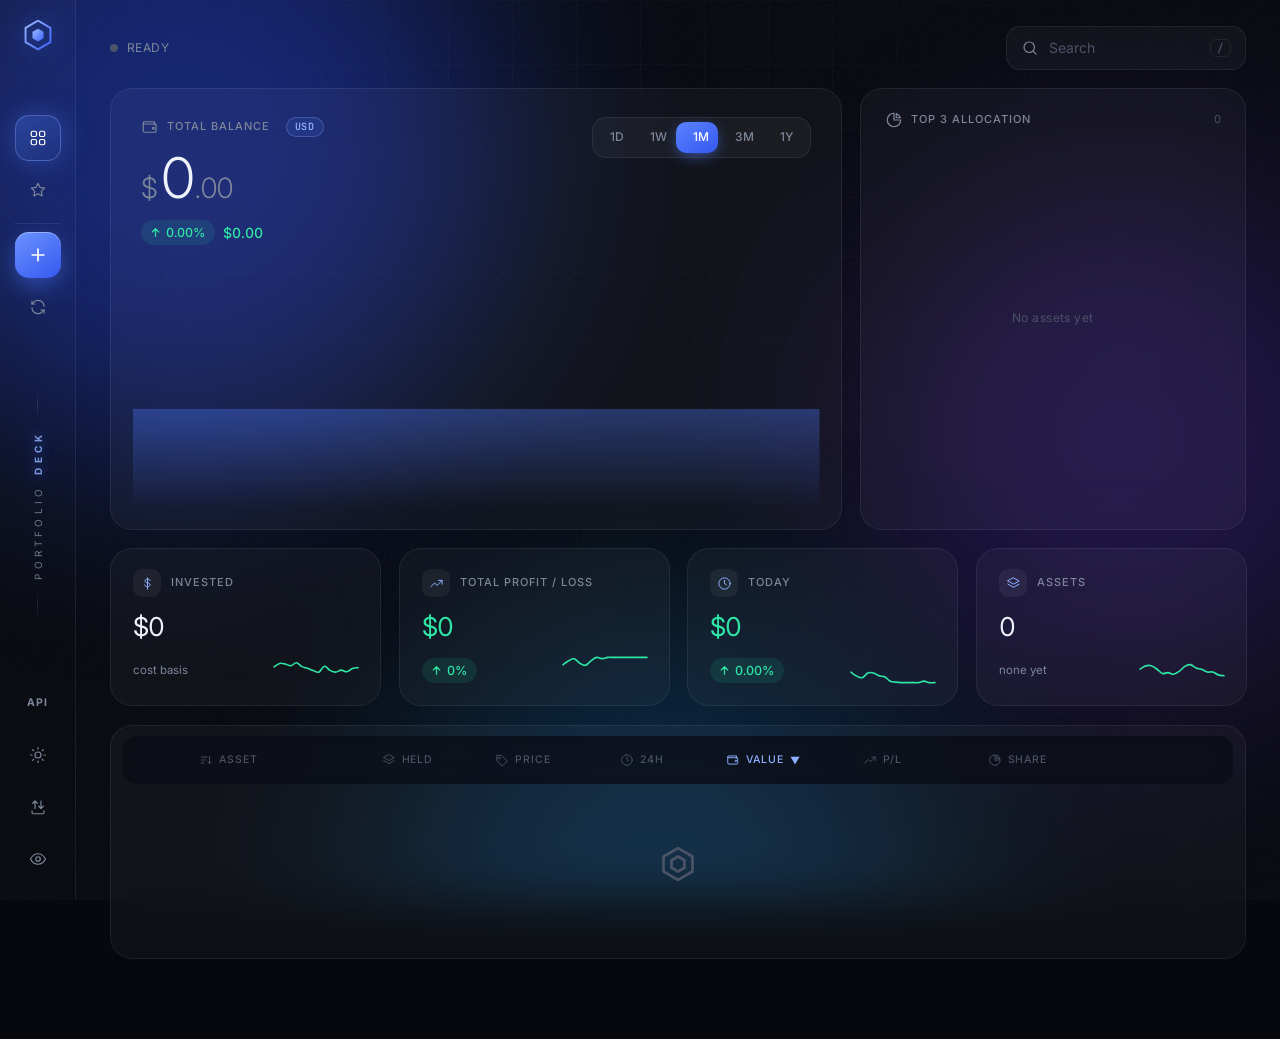
==== android/app/src/main/assets/web/index.html @ 5670e21b "v1.2: mobile dock UI, CSV import/export, squarified treemap, USD/EUR/BTC/ETH toggle, cross-platform " ====
<!doctype html>
<html lang="en" data-theme="dark">
<head>
<meta charset="utf-8">
<meta name="viewport" content="width=device-width, initial-scale=1, maximum-scale=1, user-scalable=no, viewport-fit=cover">
<title>Portfolio DECK</title>
<link rel="icon" type="image/svg+xml" href="data:image/svg+xml,%3Csvg xmlns='http://www.w3.org/2000/svg' viewBox='0 0 32 32'%3E%3Crect width='32' height='32' rx='8' fill='%230a0e18'/%3E%3Cpath d='M16 4l10.4 6v12L16 28 5.6 22V10z' fill='none' stroke='%236e96ff' stroke-width='2.2' stroke-linejoin='round'/%3E%3Cpath d='M16 10.5l4.8 2.75v5.5L16 21.5l-4.8-2.75v-5.5z' fill='%234f7cff'/%3E%3C/svg%3E">
<link rel="preconnect" href="https://fonts.googleapis.com">
<link rel="preconnect" href="https://fonts.gstatic.com" crossorigin>
<link href="https://fonts.googleapis.com/css2?family=Inter:wght@300;400;500;600;700&family=JetBrains+Mono:wght@400;500&display=swap" rel="stylesheet">
<link rel="stylesheet" href="style.css">
</head>
<body>
<div class="bg" aria-hidden="true"><i class="orb o1"></i><i class="orb o2"></i><i class="orb o3"></i><div class="grid"></div><div class="grain"></div></div>

<div class="app">
  <nav class="rail" aria-label="Navigation">
    <div class="logo" title="Portfolio DECK">
      <svg viewBox="0 0 32 32" fill="none"><defs><linearGradient id="lg" x1="0" y1="0" x2="1" y2="1"><stop offset="0" stop-color="#9db9ff"/><stop offset="1" stop-color="#3d63ff"/></linearGradient></defs>
        <path class="hx-out" d="M16 2.5l11.7 6.75v13.5L16 29.5 4.3 22.75V9.25z" stroke="url(#lg)" stroke-width="1.8" stroke-linejoin="round"/>
        <path class="hx-in" d="M16 10l5.2 3v6L16 22l-5.2-3v-6z" fill="url(#lg)"/></svg>
    </div>
    <div class="rail-top">
      <div class="rail-nav">
        <button class="rail-btn active" data-page="portfolio" title="Portfolio" data-icon="grid"></button>
        <button class="rail-btn" data-page="watch" title="Watchlist" data-icon="star"></button>
        <span class="rail-pill" id="railPill"></span>
      </div>
      <div class="rail-quick">
        <button class="cta magnetic rail-add" id="btnAdd" title="Add asset" data-icon="plus"></button>
        <button class="rail-btn" id="btnRefresh" title="Refresh prices" data-icon="refresh"></button>
      </div>
    </div>
    <div class="wordmark" title="Portfolio Deck" aria-label="Portfolio Deck"><span class="wm-line"></span><span class="wm-text"><b>PORTFOLIO</b><i>DECK</i></span><span class="wm-line"></span></div>
    <div class="rail-foot">
      <button class="rail-btn rail-api" id="btnSettings" title="APIs &amp; Data sources">API</button>
      <button class="rail-btn" id="btnTheme" title="Light / Dark mode" data-icon="sun"></button>
      <button class="rail-btn" id="btnExport" title="Import / Export CSV" data-icon="csv"></button>
      <button class="rail-btn" id="btnHide" title="Hide balances" data-icon="eye"></button>
    </div>
  </nav>

  <main class="main">
    <header class="top reveal">
      <div class="live" id="live" title="Live prices"><i></i><span id="liveText"></span></div>
      <label class="search"><span data-icon="search"></span><input id="q" placeholder="Search" autocomplete="off" spellcheck="false"><kbd>/</kbd></label>
    </header>

    <div id="pagePortfolio" class="page">
      <section class="row-hero">
        <article class="card hero reveal glow" style="--d:.05s">
          <div class="hero-head">
            <div>
              <div class="eyebrow"><span data-icon="wallet"></span><em>Total balance</em><button type="button" class="cur-pill" id="curPill" title="Switch currency (USD / EUR / BTC / ETH)">USD</button></div>
              <div class="big num-h clickable" id="total" title="Click to switch USD / EUR / BTC / ETH">$0.00</div>
              <div class="delta" id="dayDelta"></div>
            </div>
            <div class="ranges" id="ranges">
              <button data-r="1D">1D</button><button data-r="1W">1W</button><button data-r="1M" class="on">1M</button><button data-r="3M">3M</button><button data-r="1Y">1Y</button>
              <i class="range-ind"></i>
            </div>
          </div>
          <div class="chart" id="chart">
            <svg id="chartSvg" preserveAspectRatio="none"></svg>
            <div class="cursor" id="cursor"><i></i><div class="tip" id="tip"></div></div>
            <div class="est" id="est" title="Estimated curve — live history unavailable">◌</div>
          </div>
        </article>

        <article class="card alloc-card reveal glow" style="--d:.12s">
          <div class="eyebrow">
            <span data-icon="pie"></span><em>Top 3 Allocation</em>
            <small id="allocCount"></small>
            <button type="button" class="alloc-expand" id="btnAllocAll" title="Show all assets" data-icon="expand"></button>
          </div>
          <div class="tmap" id="tmap"></div>
          <ul class="legend" id="legend"></ul>
        </article>
      </section>

      <section class="stats">
        <article class="card stat reveal glow" style="--d:.18s" id="s1"></article>
        <article class="card stat reveal glow" style="--d:.22s" id="s2"></article>
        <article class="card stat reveal glow" style="--d:.26s" id="s3"></article>
        <article class="card stat reveal glow" style="--d:.30s" id="s4"></article>
      </section>

      <section class="card table-card reveal glow" style="--d:.34s">
        <div class="th">
          <span></span>
          <button class="sort" data-k="name" title="Sort by name"><span data-icon="az"></span><em>Asset</em></button>
          <span class="c-hold th-l"><span data-icon="layers"></span><em>Held</em></span>
          <button class="sort c-price" data-k="price" title="Price"><span data-icon="tag"></span><em>Price</em></button>
          <button class="sort c-24" data-k="change" title="24h"><span data-icon="clock"></span><em>24h</em></button>
          <button class="sort c-val" data-k="value" title="Value"><span data-icon="wallet"></span><em>Value</em></button>
          <button class="sort c-pl" data-k="pl" title="Profit / loss"><span data-icon="trendUp"></span><em>P/L</em></button>
          <button class="sort c-alloc" data-k="alloc" title="Share"><span data-icon="pie"></span><em>Share</em></button>
          <span class="c-act"></span>
        </div>
        <div id="rows"></div>
        <div class="empty" id="empty" hidden><span data-icon="hex"></span></div>
      </section>
    </div>

    <div id="pageWatch" class="page" hidden>
      <section class="card table-card reveal glow" style="--d:.05s">
        <div class="wl-head"><div class="eyebrow"><span data-icon="star"></span><em>Watchlist</em><small id="watchCount"></small></div></div>
        <div class="th wth">
          <span></span>
          <span class="th-l"><span data-icon="az"></span><em>Asset</em></span>
          <span class="th-l"><span data-icon="tag"></span><em>Price</em></span>
          <span class="th-l"><span data-icon="clock"></span><em>24h</em></span>
          <span class="th-l c-spark"><span data-icon="chart"></span><em>Trend</em></span>
          <span class="th-l c-held"><span data-icon="layers"></span><em>Held</em></span>
          <span></span>
        </div>
        <div id="wrows"></div>
        <div class="empty" id="wempty" hidden><span data-icon="hex"></span></div>
      </section>
    </div>
  </main>
</div>

<!-- Full-page Allocation Map takeover -->
<div class="alloc-overlay" id="allocOverlay" aria-hidden="true">
  <div class="ao-head">
    <div class="eyebrow"><span data-icon="pie"></span><em>Full Allocation Map</em><small id="allocFullCount"></small></div>
    <button type="button" class="icon-btn" id="btnAllocClose" title="Close" data-icon="x"></button>
  </div>
  <div class="tmap tmap-full" id="tmapFull"></div>
  <ul class="legend legend-full" id="legendFull"></ul>
</div>

<!-- Full-page Asset Detail takeover -->
<div class="alloc-overlay asset-overlay" id="assetOverlay" aria-hidden="true">
  <div class="ad-head">
    <div class="ad-id" id="adId"></div>
    <div class="ad-price-box" id="adPrice"></div>
    <div class="ranges" id="adRanges">
      <button data-r="1D">1D</button><button data-r="1W">1W</button><button data-r="1M" class="on">1M</button><button data-r="3M">3M</button><button data-r="1Y">1Y</button>
    </div>
    <button type="button" class="icon-btn" id="btnAdClose" title="Close" data-icon="x"></button>
  </div>
  <div class="card ad-chart-card">
    <div class="chart ad-chart" id="adChart">
      <svg id="adChartSvg" preserveAspectRatio="none"></svg>
      <div class="cursor" id="adCursor"><i></i><div class="tip" id="adTip"></div></div>
      <div class="est" id="adEst" title="Estimated curve — live history unavailable">◌</div>
    </div>
  </div>
  <div class="ad-stats" id="adStats"></div>
</div>

<div class="modal" id="modal" aria-hidden="true">
  <div class="scrim" data-close></div>
  <form class="sheet" id="form" autocomplete="off">
    <button type="button" class="icon-btn close" data-close title="Close" data-icon="x"></button>
    <div class="sheet-title" id="sheetTitle"></div>
    <div class="types" id="types"></div>
    <div class="fields" id="fields"></div>
    <div class="form-msg" id="formMsg"></div>
    <div class="sheet-actions">
      <label class="star-toggle" id="starToggle" title="Watchlist"><input type="checkbox" id="fWatch"><span data-icon="star"></span></label>
      <button class="cta wide" id="btnSave" type="submit" title="Save"><span data-icon="check"></span></button>
    </div>
  </form>
</div>

<div class="modal" id="settings" aria-hidden="true">
  <div class="scrim" data-close></div>
  <form class="sheet sheet-api" id="cfgForm" autocomplete="off">
    <button type="button" class="icon-btn close" data-close title="Close" data-icon="x"></button>
    <div class="sheet-title"><span data-icon="key"></span><span>APIs &amp; Data sources</span></div>
    <ul class="sources" id="sources"></ul>
    <div class="fields"><label class="field full" id="keyField"><span data-icon="key"></span><input id="cmcKey" type="password" placeholder="CoinMarketCap API key" autocomplete="off"></label></div>
    <div class="api-extra">
      <div class="eyebrow" style="margin:14px 0 8px"><em>Additional APIs</em></div>
      <div class="api-list" id="apiList"></div>
      <div class="api-add-row">
        <select id="apiProvider" aria-label="API Provider">
          <option value="Alpha Vantage">Alpha Vantage</option>
          <option value="Finnhub">Finnhub</option>
          <option value="Custom">Custom API</option>
        </select>
        <input id="apiNewKey" type="password" placeholder="API key / endpoint">
        <button type="button" class="icon-btn api-add-btn" id="btnAddApi" title="Add API" data-icon="plus"></button>
      </div>
    </div>
    <p class="hint">Keys stay on this computer in your user_data folder and are only sent to your local server.</p>
    <div class="sheet-actions"><button class="cta wide" type="submit" title="Save"><span data-icon="check"></span></button></div>
  </form>
</div>

<div class="modal" id="csvModal" aria-hidden="true">
  <div class="scrim" data-close></div>
  <div class="sheet sheet-csv">
    <button type="button" class="icon-btn close" data-close title="Close" data-icon="x"></button>
    <div class="sheet-title"><span data-icon="csv"></span><span>Import / Export CSV</span></div>
    <p class="hint" style="margin-top:0;margin-bottom:14px">Import a CSV file to fill or update your portfolio, or export your current holdings.</p>
    <label class="csv-opt"><input type="checkbox" id="csvReplace"><span>Replace existing portfolio on import</span></label>
    <input type="file" id="csvFile" accept=".csv,text/csv" hidden>
    <div class="csv-actions">
      <button type="button" class="cta wide csv-btn" id="btnCsvImport"><span data-icon="upload"></span><span>Import CSV</span></button>
      <button type="button" class="icon-btn wide csv-btn" id="btnCsvExport"><span data-icon="download"></span><span>Export CSV</span></button>
    </div>
  </div>
</div>

<div class="toast" id="toast"></div>
<script src="app.js"></script>
</body>
</html>
---- android/app/src/main/assets/web/style.css ----
:root{
  --bg:#06080e; --card:rgba(255,255,255,.034); --card-hi:rgba(255,255,255,.06);
  --line:rgba(255,255,255,.07); --line-hi:rgba(255,255,255,.14);
  --text:#eef2fb; --muted:#7d8699; --dim:#4b5366;
  --accent:#4f7cff; --accent-2:#8fb0ff; --up:#2ee6a6; --down:#ff5d7a;
  --r:22px; --ease:cubic-bezier(.16,1,.3,1);
  --mx:50%; --my:50%;
}
*{box-sizing:border-box;margin:0;padding:0}
html,body{height:100%;touch-action:manipulation;-webkit-text-size-adjust:100%}
body{background:var(--bg);color:var(--text);font:400 14px/1.4 'Inter',system-ui,'Segoe UI',sans-serif;-webkit-font-smoothing:antialiased;overflow-x:hidden}
button{font:inherit;color:inherit;background:none;border:0;cursor:pointer}
input{font:inherit;color:inherit}
svg{display:block}
.num,.big,.mono{font-variant-numeric:tabular-nums}
.ic,[data-icon] svg{width:18px;height:18px;stroke:currentColor;fill:none;stroke-width:1.6;stroke-linecap:round;stroke-linejoin:round}
::selection{background:var(--accent);color:#fff}
::-webkit-scrollbar{width:8px}::-webkit-scrollbar-thumb{background:#1b2130;border-radius:8px}

/* ambient background */
.bg{position:fixed;inset:0;z-index:0;overflow:hidden;pointer-events:none}
.orb{position:absolute;border-radius:50%;filter:blur(110px);opacity:.5;will-change:transform}
.o1{width:620px;height:620px;background:#1f3fd6;left:-10%;top:-18%;animation:float1 22s ease-in-out infinite alternate}
.o2{width:520px;height:520px;background:#5a2bd6;right:-8%;top:20%;opacity:.28;animation:float2 28s ease-in-out infinite alternate}
.o3{width:560px;height:560px;background:#0a7dd6;left:30%;bottom:-30%;opacity:.25;animation:float3 26s ease-in-out infinite alternate}
@keyframes float1{to{transform:translate(160px,120px) scale(1.15)}}
@keyframes float2{to{transform:translate(-200px,-80px) scale(.9)}}
@keyframes float3{to{transform:translate(-120px,-140px) scale(1.2)}}
.grid{position:absolute;inset:0;background-image:linear-gradient(var(--line) 1px,transparent 1px),linear-gradient(90deg,var(--line) 1px,transparent 1px);background-size:64px 64px;opacity:.35;-webkit-mask-image:radial-gradient(ellipse at 50% 20%,#000 0,transparent 70%);mask-image:radial-gradient(ellipse at 50% 20%,#000 0,transparent 70%)}
.grain{position:absolute;inset:0;opacity:.06;background-image:url("data:image/svg+xml,%3Csvg xmlns='http://www.w3.org/2000/svg' width='160' height='160'%3E%3Cfilter id='n'%3E%3CfeTurbulence type='fractalNoise' baseFrequency='.9' numOctaves='2'/%3E%3C/filter%3E%3Crect width='100%25' height='100%25' filter='url(%23n)'/%3E%3C/svg%3E")}

.app{position:relative;z-index:1;display:flex;min-height:100vh}

/* rail */
.rail{position:sticky;top:0;height:100vh;width:76px;flex:none;display:flex;flex-direction:column;align-items:center;justify-content:space-between;padding:22px 0;border-right:1px solid var(--line);background:linear-gradient(180deg,rgba(255,255,255,.02),transparent)}
.logo{width:34px;height:34px;filter:drop-shadow(0 0 14px rgba(79,124,255,.6));animation:spin-in 1.4s var(--ease) both}
@keyframes spin-in{from{transform:rotate(-180deg) scale(.3);opacity:0}}
.rail-nav{position:relative;display:flex;flex-direction:column;gap:6px}
.rail-foot{display:flex;flex-direction:column;gap:6px}
.rail-btn{width:46px;height:46px;border-radius:14px;display:grid;place-items:center;color:var(--muted);transition:color .3s,background .3s,transform .4s var(--ease);position:relative;z-index:1}
.rail-btn:hover{color:var(--text);background:var(--card-hi);transform:translateY(-1px)}
.rail-btn.active{color:#fff}
.rail-pill{position:absolute;left:0;top:0;width:46px;height:46px;border-radius:14px;background:linear-gradient(145deg,rgba(79,124,255,.35),rgba(79,124,255,.1));border:1px solid rgba(143,176,255,.35);box-shadow:0 0 30px -4px rgba(79,124,255,.55);transition:transform .55s var(--ease)}

/* main */
.main{flex:1;min-width:0;padding:26px 34px 60px;max-width:1500px;margin:0 auto;display:flex;flex-direction:column;gap:18px}
.top{display:flex;align-items:center;gap:12px}
.live{display:flex;align-items:center;gap:9px;margin-right:auto;color:var(--muted);font-size:12px;letter-spacing:.04em}
.live i{width:8px;height:8px;border-radius:50%;background:var(--dim);position:relative}
.live.on i{background:var(--up);box-shadow:0 0 10px var(--up)}
.live.on i::after{content:"";position:absolute;inset:-6px;border-radius:50%;border:1px solid var(--up);animation:ping 2s ease-out infinite}
.live.busy i{background:var(--accent);box-shadow:0 0 10px var(--accent);animation:pulse .8s ease-in-out infinite alternate}
.live.err i{background:var(--down);box-shadow:0 0 10px var(--down)}
@keyframes ping{from{transform:scale(.4);opacity:1}to{transform:scale(1.8);opacity:0}}
@keyframes pulse{to{opacity:.3}}
.search{display:flex;align-items:center;gap:10px;height:44px;padding:0 14px;width:240px;border-radius:14px;background:var(--card);border:1px solid var(--line);color:var(--muted);transition:width .5s var(--ease),border-color .3s,background .3s,box-shadow .3s}
.search:focus-within{width:340px;border-color:rgba(143,176,255,.5);background:var(--card-hi);box-shadow:0 0 0 4px rgba(79,124,255,.12);color:var(--text)}
.search input{flex:1;min-width:0;background:none;border:0;outline:0;font-size:14px}
.search input::placeholder{color:var(--dim)}
kbd{font:500 11px 'JetBrains Mono',monospace;color:var(--dim);border:1px solid var(--line);border-radius:6px;padding:1px 6px}
.icon-btn{width:44px;height:44px;border-radius:14px;display:grid;place-items:center;background:var(--card);border:1px solid var(--line);color:var(--muted);transition:all .3s var(--ease)}
.icon-btn:hover{color:var(--text);border-color:var(--line-hi);background:var(--card-hi)}
.icon-btn.spin svg{animation:rot .9s linear infinite}
@keyframes rot{to{transform:rotate(360deg)}}
.cta{width:44px;height:44px;border-radius:14px;display:grid;place-items:center;color:#fff;background:linear-gradient(145deg,#6b93ff,#3558f0);box-shadow:0 8px 28px -6px rgba(79,124,255,.8),inset 0 1px 0 rgba(255,255,255,.35);transition:box-shadow .3s,filter .3s}
.cta:hover{filter:brightness(1.12);box-shadow:0 12px 36px -6px rgba(79,124,255,.95),inset 0 1px 0 rgba(255,255,255,.4)}
.cta svg{width:20px;height:20px;stroke-width:2}
.cta.wide{width:100%}
.cta:disabled{opacity:.5;cursor:wait}

/* cards */
.card{position:relative;border-radius:var(--r);background:var(--card);border:1px solid var(--line);backdrop-filter:blur(24px);-webkit-backdrop-filter:blur(24px);overflow:hidden;transition:border-color .4s,transform .6s var(--ease)}
.card::before{content:"";position:absolute;inset:0;background:radial-gradient(420px circle at var(--mx) var(--my),rgba(143,176,255,.10),transparent 60%);opacity:0;transition:opacity .4s;pointer-events:none}
.card:hover{border-color:var(--line-hi)}
.card:hover::before{opacity:1}
.reveal{opacity:0;transform:translateY(24px) scale(.985);animation:reveal .9s var(--ease) forwards;animation-delay:var(--d,0s)}
@keyframes reveal{to{opacity:1;transform:none}}
.eyebrow{color:var(--muted);display:flex;align-items:center;gap:8px}

.row-hero{display:grid;grid-template-columns:minmax(0,1.9fr) minmax(300px,1fr);gap:18px}
.hero{padding:28px 30px 20px;display:flex;flex-direction:column}
.hero-head{display:flex;justify-content:space-between;align-items:flex-start;gap:20px}
.big{font-size:56px;font-weight:300;letter-spacing:-.035em;line-height:1.05;margin-top:12px;display:flex;align-items:baseline}
.big .cur{font-size:.5em;color:var(--muted);margin-right:4px;font-weight:300}
.big .dec{font-size:.5em;color:var(--muted)}
.delta{display:inline-flex;align-items:center;gap:8px;margin-top:12px;font-weight:500}
.pill{display:inline-flex;align-items:center;gap:4px;padding:4px 10px 4px 8px;border-radius:99px;font-size:12.5px;font-weight:500;font-variant-numeric:tabular-nums}
.pill svg{width:13px;height:13px;stroke-width:2.2}
.pill.up{color:var(--up);background:rgba(46,230,166,.1)}
.pill.down{color:var(--down);background:rgba(255,93,122,.1)}
.up{color:var(--up)}.down{color:var(--down)}
.ranges{position:relative;display:flex;padding:4px;border-radius:14px;background:rgba(255,255,255,.04);border:1px solid var(--line)}
.ranges button{position:relative;z-index:1;padding:7px 13px;font-size:12px;font-weight:500;color:var(--muted);border-radius:10px;transition:color .3s}
.ranges button.on{color:#fff}
.range-ind{position:absolute;top:4px;bottom:4px;left:0;border-radius:10px;background:linear-gradient(145deg,#5a82ff,#3558f0);box-shadow:0 4px 16px -4px rgba(79,124,255,.8);transition:transform .55s var(--ease),width .55s var(--ease)}
.chart{position:relative;flex:1;min-height:250px;margin:14px -8px 0}
.chart svg{position:absolute;inset:0;width:100%;height:100%;overflow:visible}
.cursor{position:absolute;top:0;bottom:0;left:0;width:0;pointer-events:none;opacity:0;transition:opacity .25s}
.cursor::before{content:"";position:absolute;left:0;top:0;bottom:0;border-left:1px dashed rgba(255,255,255,.22)}
.cursor i{position:absolute;left:-6px;width:12px;height:12px;border-radius:50%;background:#fff;box-shadow:0 0 0 5px rgba(79,124,255,.35),0 0 20px var(--accent)}
.tip{position:absolute;top:-6px;left:14px;white-space:nowrap;padding:8px 12px;border-radius:12px;background:rgba(14,18,30,.85);border:1px solid var(--line-hi);backdrop-filter:blur(14px);font-size:12px;color:var(--muted)}
.tip b{display:block;color:var(--text);font-size:15px;font-weight:500;margin-bottom:1px}
.cursor.flip .tip{left:auto;right:14px}
.est{position:absolute;right:10px;bottom:6px;color:var(--dim);font-size:14px;opacity:0;transition:opacity .4s;cursor:help}
.est.on{opacity:1}
.draw{stroke-dasharray:var(--len);stroke-dashoffset:var(--len);animation:draw 1.6s var(--ease) .1s forwards}
@keyframes draw{to{stroke-dashoffset:0}}
.area-in{opacity:0;animation:fade 1.2s ease .5s forwards}
@keyframes fade{to{opacity:1}}

/* donut */
.donut-card{padding:24px 26px;display:flex;flex-direction:column;gap:16px}
.donut-wrap{position:relative;width:200px;height:200px;margin:0 auto}
.donut-wrap svg{width:100%;height:100%;transform:rotate(-90deg);overflow:visible}
.seg{fill:none;stroke-width:14;stroke-linecap:round;transition:stroke-dashoffset 1.4s var(--ease),stroke-width .35s var(--ease),opacity .35s,filter .35s;cursor:pointer}
.donut-wrap.hov .seg{opacity:.28}
.donut-wrap.hov .seg.hl{opacity:1;stroke-width:19;filter:drop-shadow(0 0 10px currentColor)}
.donut-center{position:absolute;inset:0;display:grid;place-content:center;text-align:center;pointer-events:none}
.donut-center b{font-size:30px;font-weight:300;letter-spacing:-.03em}
.donut-center small{color:var(--muted);font-size:12px;margin-top:2px;letter-spacing:.04em}
.legend{list-style:none;display:grid;grid-template-columns:1fr 1fr;gap:6px 14px}
.legend li{display:flex;align-items:center;gap:9px;padding:5px 8px;border-radius:10px;font-size:12.5px;color:var(--muted);cursor:default;transition:background .25s,color .25s}
.legend li:hover,.legend li.hl{background:var(--card-hi);color:var(--text)}
.legend i{width:8px;height:8px;border-radius:50%;flex:none}
.legend em{margin-left:auto;font-style:normal;font-variant-numeric:tabular-nums;color:var(--text)}

/* stats */
.stats{display:grid;grid-template-columns:repeat(4,1fr);gap:18px}
.stat{padding:20px 22px;display:flex;flex-direction:column;gap:10px;min-height:128px}
.stat-top{display:flex;align-items:center;justify-content:space-between;color:var(--muted)}
.stat-ic{width:34px;height:34px;border-radius:11px;display:grid;place-items:center;background:rgba(255,255,255,.05);color:var(--accent-2)}
.stat-val{font-size:26px;font-weight:400;letter-spacing:-.02em;margin-top:2px}
.stat-sub{display:flex;align-items:center;justify-content:space-between;gap:10px}
.spark{width:84px;height:30px;overflow:visible}

/* table */
.table-card{padding:10px 12px 14px}
.th,.tr{display:grid;grid-template-columns:52px minmax(150px,1.5fr) minmax(90px,.9fr) minmax(100px,1fr) 96px minmax(110px,1.1fr) minmax(110px,1fr) minmax(90px,.9fr) 118px;align-items:center;gap:10px;padding:0 14px}
.th{height:48px;color:var(--dim)}
.sort{display:flex;align-items:center;gap:6px;color:var(--dim);padding:6px 8px;margin:0 -8px;border-radius:9px;transition:color .25s,background .25s;justify-self:start}
.sort:hover{color:var(--text);background:var(--card-hi)}
.sort.on{color:var(--accent-2)}
.sort .arr{font-size:10px;opacity:0;transition:opacity .2s,transform .3s}
.sort.on .arr{opacity:1}
.sort.on.asc .arr{transform:rotate(180deg)}
.th .c-hold{display:flex}
.tr{position:relative;height:68px;border-radius:16px;transition:background .3s;opacity:0;transform:translateX(-16px);animation:rowin .7s var(--ease) forwards;animation-delay:calc(var(--i)*55ms + .45s)}
@keyframes rowin{to{opacity:1;transform:none}}
.tr:hover{background:var(--card-hi)}
.tr.out{animation:rowout .45s var(--ease) forwards}
@keyframes rowout{to{opacity:0;transform:translateX(30px) scale(.97);height:0;margin:0}}
.coin{width:40px;height:40px;border-radius:13px;display:grid;place-items:center;font-weight:600;font-size:14px;color:#fff;position:relative;overflow:hidden}
.coin::after{content:"";position:absolute;inset:0;background:linear-gradient(135deg,rgba(255,255,255,.28),transparent 55%)}
.who b{display:block;font-weight:500;font-size:14.5px;white-space:nowrap;overflow:hidden;text-overflow:ellipsis}
.who small{color:var(--muted);font-size:12px;letter-spacing:.03em}
.cell{font-variant-numeric:tabular-nums;white-space:nowrap}
.cell small{display:block;color:var(--muted);font-size:11.5px}
.val{font-weight:500}
.alloc{display:flex;flex-direction:column;gap:6px;font-size:12px;color:var(--muted);font-variant-numeric:tabular-nums}
.bar{height:4px;border-radius:4px;background:rgba(255,255,255,.07);overflow:hidden}
.bar i{display:block;height:100%;width:0;border-radius:4px;background:linear-gradient(90deg,var(--accent),var(--accent-2));transition:width 1.3s var(--ease)}
.act{display:flex;gap:2px;justify-content:flex-end;opacity:.0;transform:translateX(8px);transition:all .35s var(--ease)}
.tr:hover .act,.tr:focus-within .act{opacity:1;transform:none}
.act button{width:34px;height:34px;border-radius:10px;display:grid;place-items:center;color:var(--muted);transition:all .25s}
.act button:hover{background:rgba(255,255,255,.08);color:var(--text);transform:scale(1.1)}
.act button.del:hover{color:var(--down);background:rgba(255,93,122,.12)}
.act button.starred{color:#ffd166}
.act button.starred svg{fill:#ffd166}
.act svg{width:16px;height:16px}
.empty{display:grid;place-items:center;padding:60px;color:var(--dim)}
.empty svg{width:40px;height:40px;animation:pulse 1.6s ease-in-out infinite alternate}
.blur .num-h{filter:blur(9px);user-select:none}
.num-h{transition:filter .4s}

/* modal */
.modal{position:fixed;inset:0;z-index:50;display:grid;place-items:center;pointer-events:none}
.scrim{position:absolute;inset:0;background:rgba(3,5,10,.6);backdrop-filter:blur(0);opacity:0;transition:opacity .45s,backdrop-filter .45s}
.sheet{position:relative;width:min(440px,92vw);padding:28px;border-radius:28px;background:linear-gradient(180deg,rgba(24,30,48,.92),rgba(12,16,26,.94));border:1px solid var(--line-hi);box-shadow:0 40px 100px -20px rgba(0,0,0,.8),0 0 80px -30px rgba(79,124,255,.6);opacity:0;transform:translateY(40px) scale(.94);transition:all .6s var(--ease)}
.modal.open{pointer-events:auto}
.modal.open .scrim{opacity:1;backdrop-filter:blur(10px)}
.modal.open .sheet{opacity:1;transform:none}
.close{position:absolute;top:16px;right:16px;width:36px;height:36px;border-radius:12px}
.sheet-title{display:flex;align-items:center;gap:10px;font-size:15px;color:var(--muted);margin-bottom:18px;min-height:36px}
.sheet-title .coin{width:36px;height:36px;border-radius:12px}
.types{display:flex;gap:8px;margin-bottom:18px;position:relative}
.type{flex:1;height:48px;border-radius:14px;border:1px solid var(--line);color:var(--muted);display:grid;place-items:center;transition:all .35s var(--ease);background:rgba(255,255,255,.02)}
.type:hover{color:var(--text);border-color:var(--line-hi)}
.type.on{color:#fff;background:linear-gradient(145deg,rgba(79,124,255,.4),rgba(79,124,255,.12));border-color:rgba(143,176,255,.5);box-shadow:0 0 24px -6px rgba(79,124,255,.7)}
.fields{display:grid;grid-template-columns:1fr 1fr;gap:10px}
.field{position:relative;display:flex;align-items:center;gap:10px;height:50px;padding:0 14px;border-radius:14px;background:rgba(255,255,255,.04);border:1px solid var(--line);color:var(--dim);transition:all .3s;animation:fin .6s var(--ease) both;animation-delay:calc(var(--i)*45ms)}
@keyframes fin{from{opacity:0;transform:translateY(10px)}}
.field.full{grid-column:1/-1}
.field:focus-within{border-color:rgba(143,176,255,.55);background:rgba(255,255,255,.07);color:var(--accent-2);box-shadow:0 0 0 4px rgba(79,124,255,.12)}
.field input{flex:1;min-width:0;background:none;border:0;outline:0;color:var(--text);font-size:14px}
.field input::placeholder{color:var(--dim)}
.form-msg{min-height:20px;margin:12px 2px 0;font-size:12.5px;color:var(--down)}
.form-msg.info{color:var(--accent-2)}
.sheet-actions{display:flex;gap:10px;margin-top:10px}
.star-toggle{width:50px;height:50px;flex:none;border-radius:14px;display:grid;place-items:center;border:1px solid var(--line);color:var(--muted);cursor:pointer;transition:all .3s var(--ease)}
.star-toggle input{display:none}
.star-toggle:hover{border-color:var(--line-hi);color:var(--text)}
.star-toggle:has(input:checked){color:#ffd166;border-color:rgba(255,209,102,.45);background:rgba(255,209,102,.08)}
.star-toggle:has(input:checked) svg{fill:#ffd166;transform:scale(1.15) rotate(72deg)}
.star-toggle svg{transition:transform .5s var(--ease)}
.sheet-actions .cta{height:50px}

.toast{position:fixed;left:50%;bottom:28px;z-index:60;transform:translate(-50%,30px);opacity:0;display:flex;align-items:center;gap:10px;padding:12px 18px;border-radius:16px;background:rgba(16,21,34,.9);border:1px solid var(--line-hi);backdrop-filter:blur(16px);box-shadow:0 20px 50px -10px rgba(0,0,0,.7);transition:all .55s var(--ease);pointer-events:none;font-size:13px}
.toast.show{opacity:1;transform:translate(-50%,0)}
.toast svg{width:16px;height:16px;color:var(--up)}
.toast.err svg{color:var(--down)}

@media (max-width:1180px){
  .row-hero{grid-template-columns:1fr}
  .stats{grid-template-columns:repeat(2,1fr)}
  .th .c-alloc,.tr .c-alloc,.th .c-hold,.tr .c-hold{display:none}
  .th,.tr{grid-template-columns:52px minmax(130px,1.5fr) minmax(100px,1fr) 90px minmax(100px,1fr) minmax(100px,1fr) 118px}
}
/* mobile overrides placed at end of file */
@media (prefers-reduced-motion:reduce){*{animation-duration:.01ms!important;animation-delay:0s!important;transition-duration:.01ms!important}}

/* captions */
em{font-style:normal}
.eyebrow em,.stat-top em{font-size:11px;letter-spacing:.09em;text-transform:uppercase;color:var(--muted);font-weight:500}
.stat-top{justify-content:flex-start;gap:10px}
.stat-ic{width:28px;height:28px;border-radius:9px}
.stat-ic svg{width:15px;height:15px}
.cap{font-size:11.5px;color:var(--muted)}
.th{position:sticky;top:0;z-index:5;background:rgba(10,13,22,.8);backdrop-filter:blur(16px);border-radius:14px}
.th .sort em,.th-l em{font-size:10.5px;letter-spacing:.09em;text-transform:uppercase;font-weight:500}
.th .sort svg,.th-l svg{width:14px;height:14px}
.th-l{display:flex;align-items:center;gap:6px}
.th{padding-top:0}
.table-card{overflow:visible}
.main{padding-bottom:80px}

/* wordmark */
.wordmark{display:flex;flex-direction:column;align-items:center;gap:14px;opacity:.85}
.wm-line{width:1px;height:46px;background:linear-gradient(transparent,var(--line-hi),transparent)}
.wm-text{writing-mode:vertical-rl;transform:rotate(180deg);display:flex;gap:10px;font-size:10px;letter-spacing:.42em;text-transform:uppercase;white-space:nowrap;user-select:none;transition:letter-spacing .8s var(--ease)}
.wm-text b{font-weight:400;color:var(--muted);background:linear-gradient(90deg,var(--muted) 35%,#fff 50%,var(--muted) 65%);background-size:250% 100%;-webkit-background-clip:text;background-clip:text;-webkit-text-fill-color:transparent;animation:shimmer 6s ease-in-out infinite}
.wm-text i{font-style:normal;font-weight:700;color:var(--accent-2);text-shadow:0 0 14px rgba(79,124,255,.8)}
.wordmark:hover .wm-text{letter-spacing:.6em}
@keyframes shimmer{0%,60%{background-position:120% 0}100%{background-position:-120% 0}}

/* modal field fit */
.sheet{overflow:hidden}
.fields{grid-template-columns:repeat(2,minmax(0,1fr))}
.field{min-width:0;overflow:hidden;width:100%}
.field input{width:100%;min-width:0;flex:1 1 0;text-overflow:ellipsis}
.field .ic{flex:none}
.types{min-width:0}.type{min-width:0}

/* ---- v3: logo, treemap allocation, watch page, settings ---- */
.hx-out{stroke-dasharray:90;stroke-dashoffset:90;animation:hx 1.6s var(--ease) .1s forwards}
.hx-in{transform-origin:16px 16px;animation:hxin 1.2s var(--ease) .5s both}
@keyframes hx{to{stroke-dashoffset:0}}
@keyframes hxin{from{transform:scale(0);opacity:0}}
.logo:hover .hx-in{animation:hxspin 1.4s var(--ease)}
@keyframes hxspin{to{transform:rotate(120deg)}}
.logo{animation:none;filter:drop-shadow(0 0 12px rgba(79,124,255,.5))}
.rail{justify-content:space-between}

.page{display:flex;flex-direction:column;gap:18px}
.page[hidden]{display:none}

.alloc-card{padding:22px 24px;display:flex;flex-direction:column;gap:14px}
.eyebrow small{margin-left:auto;font-size:11px;color:var(--dim);font-variant-numeric:tabular-nums}
.tmap{position:relative;flex:1;min-height:170px;overflow:hidden;border-radius:16px}
.tile{position:absolute;padding:3px;transition:opacity .35s,transform .5s var(--ease)}
.tile-in{position:relative;width:100%;height:100%;border-radius:14px;padding:10px 12px;display:flex;flex-direction:column;justify-content:flex-end;overflow:hidden;
  background:linear-gradient(150deg,color-mix(in srgb,var(--c) 55%,transparent),color-mix(in srgb,var(--c) 14%,transparent));
  border:1px solid color-mix(in srgb,var(--c) 45%,transparent);transition:border-color .35s,box-shadow .35s,transform .5s var(--ease)}
.tile-in::after{content:"";position:absolute;inset:0;background:linear-gradient(115deg,transparent 30%,rgba(255,255,255,.16) 50%,transparent 70%);transform:translateX(-120%);animation:sweep 5.5s ease-in-out infinite;animation-delay:calc(var(--n)*.5s + 1.5s)}
@keyframes sweep{0%,55%{transform:translateX(-120%)}100%{transform:translateX(120%)}}
.tile:not(.no-anim){opacity:0;transform:scale(.7);animation:tilein .9s var(--ease) forwards;animation-delay:calc(var(--n)*90ms + .3s)}
@keyframes tilein{to{opacity:1;transform:none}}
.tile b{font-weight:600;font-size:13px;letter-spacing:.02em}
.tile small{color:rgba(255,255,255,.7);font-size:11.5px;font-variant-numeric:tabular-nums}
.tmap.hov .tile{opacity:.35}
.tmap.hov .tile.hl{opacity:1}
.tmap.hov .tile.hl .tile-in{border-color:var(--c);box-shadow:inset 0 0 0 1px var(--c),0 0 22px -6px var(--c);filter:brightness(1.1)}
.legend{gap:1px 12px}
.legend li{padding:3px 6px;font-size:12px;gap:7px;border-radius:8px}
.legend i{width:7px;height:7px}

.wl-head{padding:14px 16px 4px}
.wth,.tr.wr{grid-template-columns:52px minmax(150px,1.6fr) minmax(110px,1fr) 100px 120px minmax(110px,1fr) 60px}
.th.wth .th-l{padding:0}
.wr .c-held small{display:block;color:var(--muted);font-size:11.5px}
.wr .dash{color:var(--dim)}
.wr .act{opacity:.6;transform:none}
.wr:hover .act{opacity:1}

.sources{list-style:none;display:grid;gap:6px;margin-bottom:14px}
.sources li{display:flex;align-items:center;gap:10px;padding:10px 12px;border-radius:12px;background:rgba(255,255,255,.03);border:1px solid var(--line);font-size:13px}
.sources li i{width:7px;height:7px;border-radius:50%;background:var(--dim);flex:none}
.sources li.on i{background:var(--up);box-shadow:0 0 8px var(--up)}
.sources li.warn i{background:var(--down)}
.sources small{margin-left:auto;color:var(--muted);font-size:11.5px;text-align:right}
.hint{margin:12px 2px 6px;font-size:11.5px;color:var(--muted);line-height:1.5}
#settings .fields{grid-template-columns:minmax(0,1fr)}

@media (max-width:1180px){ .wth,.tr.wr{grid-template-columns:52px minmax(130px,1.5fr) minmax(100px,1fr) 90px 100px 60px} .c-held{display:none} .wth .c-held,.wr .c-held{display:none} }
@media (max-width:760px){ .wth .c-spark,.wr .c-spark{display:none} .wth,.tr.wr{grid-template-columns:44px 1fr minmax(72px,1fr) 68px 40px;gap:6px;padding:0 10px} }

/* ---- v4: API rail text, theme switch (light/dark), full allocation overlay, extra APIs ---- */
.rail-api{font-size:10.5px;font-weight:700;letter-spacing:.1em;color:var(--muted)}
.rail-api:hover{color:var(--accent-2)}

.alloc-expand{margin-left:6px;width:28px;height:28px;border-radius:8px;display:grid;place-items:center;color:var(--muted);background:rgba(255,255,255,.04);border:1px solid var(--line);transition:all .25s var(--ease)}
.alloc-expand:hover{color:var(--text);border-color:var(--line-hi);background:var(--card-hi);transform:scale(1.06)}
.alloc-expand svg{width:14px;height:14px}
.tmap-empty{position:absolute;inset:0;display:grid;place-items:center;color:var(--dim);font-size:12px;letter-spacing:.04em}

/* full-page allocation map takeover */
.alloc-overlay{position:fixed;inset:0;z-index:45;padding:28px 36px;display:flex;flex-direction:column;gap:18px;
  background:rgba(6,8,14,.86);backdrop-filter:blur(28px);-webkit-backdrop-filter:blur(28px);
  opacity:0;pointer-events:none;transform:scale(1.04);transition:opacity .45s var(--ease),transform .55s var(--ease)}
.alloc-overlay.open{opacity:1;pointer-events:auto;transform:none}
.ao-head{display:flex;align-items:center;justify-content:space-between}
.ao-head .eyebrow{gap:10px}
.ao-head .eyebrow em{font-size:13px;color:var(--text)}
.tmap-full{flex:1;min-height:0;border-radius:20px}
.tmap-full .tile-in{border-radius:16px;padding:14px 16px}
.tmap-full .tile b{font-size:16px}
.tmap-full .tile small{font-size:13px}
.legend-full{display:flex;flex-wrap:wrap;gap:6px 14px;max-height:110px;overflow-y:auto}
.legend-full li{padding:5px 10px}

/* additional APIs in settings */
.sheet-api{width:min(470px,92vw)}
.api-extra{min-width:0}
.api-list{display:grid;gap:6px;margin-bottom:8px;max-height:120px;overflow-y:auto}
.api-item{display:flex;align-items:center;gap:8px;padding:7px 10px;border-radius:10px;background:rgba(255,255,255,.03);border:1px solid var(--line);font-size:12px;min-width:0}
.api-item b{font-weight:500;white-space:nowrap}
.api-item code{flex:1;min-width:0;overflow:hidden;text-overflow:ellipsis;color:var(--muted);font:400 11px 'JetBrains Mono',monospace}
.api-item button{width:24px;height:24px;border-radius:7px;display:grid;place-items:center;color:var(--muted);flex:none}
.api-item button:hover{color:var(--down);background:rgba(255,93,122,.12)}
.api-add-row{display:flex;gap:8px;align-items:center;min-width:0}
.api-add-row select,.api-add-row input{height:40px;border-radius:12px;background:rgba(255,255,255,.04);border:1px solid var(--line);color:var(--text);font-size:12.5px;padding:0 10px;outline:0;min-width:0}
.api-add-row select{flex:0 0 132px;cursor:pointer}
.api-add-row select option{background:#101522;color:#eef2fb}
.api-add-row input{flex:1 1 0}
.api-add-row input:focus,.api-add-row select:focus{border-color:rgba(143,176,255,.55)}
.api-add-btn{width:40px;height:40px;flex:none;border-radius:12px}

/* light mode */
:root[data-theme="light"]{
  --bg:#f3f5fa; --card:rgba(255,255,255,.78); --card-hi:rgba(255,255,255,.96);
  --line:rgba(15,23,42,.08); --line-hi:rgba(15,23,42,.16);
  --text:#0f172a; --muted:#5b6478; --dim:#94a3b8;
  --accent:#3b66f5; --accent-2:#254eda; --up:#059669; --down:#e11d48;
}
:root[data-theme="light"] .orb{opacity:.18}
:root[data-theme="light"] .grid{opacity:.45}
:root[data-theme="light"] .rail{background:linear-gradient(180deg,rgba(255,255,255,.65),rgba(255,255,255,.2))}
:root[data-theme="light"] .rail-btn.active{color:#fff}
:root[data-theme="light"] .rail-pill{background:linear-gradient(145deg,#4f7cff,#3558f0);border-color:transparent}
:root[data-theme="light"] .th{background:rgba(243,245,250,.86)}
:root[data-theme="light"] .sheet{background:linear-gradient(180deg,rgba(255,255,255,.96),rgba(244,247,252,.98));box-shadow:0 30px 80px -20px rgba(15,23,42,.18)}
:root[data-theme="light"] .field,:root[data-theme="light"] .sources li,:root[data-theme="light"] .api-item,:root[data-theme="light"] .api-add-row select,:root[data-theme="light"] .api-add-row input,:root[data-theme="light"] .ranges{background:rgba(15,23,42,.035)}
:root[data-theme="light"] .api-add-row select option{background:#fff;color:#0f172a}
:root[data-theme="light"] .tip{background:rgba(255,255,255,.94);box-shadow:0 12px 30px -8px rgba(15,23,42,.15)}
:root[data-theme="light"] .toast{background:rgba(255,255,255,.95);box-shadow:0 16px 40px -10px rgba(15,23,42,.18)}
:root[data-theme="light"] .alloc-overlay{background:rgba(243,245,250,.9)}
:root[data-theme="light"] .tile-in{background:linear-gradient(150deg,color-mix(in srgb,var(--c) 30%,#fff),color-mix(in srgb,var(--c) 10%,#fff))}
:root[data-theme="light"] .tile small{color:var(--muted)}
:root[data-theme="light"] .wm-text b{background:linear-gradient(90deg,var(--muted) 35%,#0f172a 50%,var(--muted) 65%);background-size:250% 100%;-webkit-background-clip:text;background-clip:text;-webkit-text-fill-color:transparent}

/* ---- v5: rail quick actions, real asset icons, currency toggle, asset detail overlay ---- */
.rail{padding:18px 0;gap:10px}
.rail-top{display:flex;flex-direction:column;align-items:center;gap:10px}
.rail-quick{display:flex;flex-direction:column;align-items:center;gap:6px;padding-top:8px;border-top:1px solid var(--line)}
.rail-add{width:46px;height:46px;border-radius:14px}
.rail-quick .icon-btn,.rail-quick .rail-btn{width:46px;height:46px;border-radius:14px}
.rail-quick .spin svg{animation:rot .9s linear infinite}
.wm-line{height:24px}

.coin img{width:100%;height:100%;object-fit:cover;border-radius:inherit;position:relative;z-index:1;background:rgba(255,255,255,.06)}
.coin.has-img::after{display:none}
.coin.has-img{background:rgba(255,255,255,.06)!important}

.clickable{cursor:pointer;transition:opacity .2s}
.clickable:hover{opacity:.85}
.cur-pill{margin-left:8px;padding:2px 8px;border-radius:99px;font:600 10px/1.4 'JetBrains Mono',monospace;letter-spacing:.06em;color:var(--accent-2);background:rgba(79,124,255,.14);border:1px solid rgba(143,176,255,.28);transition:all .25s}
.cur-pill:hover{background:rgba(79,124,255,.26);color:#fff}

.tr{cursor:pointer}

/* full-page asset detail overlay */
.ad-head{display:flex;align-items:center;gap:18px;flex-wrap:wrap}
.ad-id{display:flex;align-items:center;gap:14px;margin-right:auto}
.ad-id .coin{width:48px;height:48px;border-radius:15px;font-size:18px}
.ad-id h2{font-size:22px;font-weight:500;letter-spacing:-.02em}
.ad-id small{display:block;color:var(--muted);font-size:12.5px}
.ad-price-box{display:flex;align-items:center;gap:12px}
.ad-price-box b{font-size:28px;font-weight:400;letter-spacing:-.03em;font-variant-numeric:tabular-nums}
.ad-head .ranges button.on{background:linear-gradient(145deg,#5a82ff,#3558f0);color:#fff;box-shadow:0 4px 16px -4px rgba(79,124,255,.8)}
.ad-chart-card{flex:1;min-height:260px;padding:18px 22px;display:flex;flex-direction:column}
.ad-chart{margin:0;flex:1;min-height:220px}
.ad-stats{display:grid;grid-template-columns:repeat(6,minmax(0,1fr));gap:14px}
.ad-stat{padding:16px 18px;display:flex;flex-direction:column;gap:6px}
.ad-stat em{font-size:10.5px;letter-spacing:.09em;text-transform:uppercase;color:var(--muted);font-weight:500}
.ad-stat b{font-size:20px;font-weight:400;letter-spacing:-.02em;font-variant-numeric:tabular-nums}
.ad-stat small{font-size:11.5px;color:var(--muted)}
@media (max-width:1180px){.ad-stats{grid-template-columns:repeat(3,1fr)}}
@media (max-width:760px){.ad-stats{grid-template-columns:repeat(2,1fr)}}

/* ---- v6: round asset icons without outer borders ---- */
.coin,.ad-id .coin,.sheet-title .coin{border-radius:50%;overflow:hidden}
.coin.has-img{background:transparent!important}
.coin img{background:transparent!important;border-radius:50%}

/* csv import/export modal */
.sheet-csv{width:min(400px,92vw)}
.csv-opt{display:flex;align-items:center;gap:10px;padding:10px 12px;border-radius:12px;background:rgba(255,255,255,.035);border:1px solid var(--line);font-size:13px;color:var(--muted);cursor:pointer;margin-bottom:14px}
:root[data-theme="light"] .csv-opt{background:rgba(15,23,42,.035)}
.csv-opt input{accent-color:var(--accent);width:16px;height:16px}
.csv-actions{display:grid;grid-template-columns:1fr 1fr;gap:10px}
.csv-btn{width:100%!important;height:48px!important;display:flex!important;align-items:center;justify-content:center;gap:8px;font-size:13.5px;font-weight:500}

/* ---- mobile dock & responsive layout (must be last to override v3-v6) ---- */
@media (max-width:760px){
  .rail{
    position:fixed;left:10px;right:10px;bottom:calc(env(safe-area-inset-bottom) + 10px);top:auto;
    width:auto;height:52px;z-index:40;
    display:flex;flex-direction:row;align-items:center;justify-content:space-between;
    padding:8px 10px;gap:4px;
    border-radius:18px;border:1px solid var(--line-hi);border-right:1px solid var(--line-hi);
    background:rgba(12,16,28,.84);backdrop-filter:blur(24px);-webkit-backdrop-filter:blur(24px);
    box-shadow:0 14px 40px -10px rgba(0,0,0,.75);
  }
  :root[data-theme="light"] .rail{background:rgba(255,255,255,.9);box-shadow:0 12px 32px -10px rgba(15,23,42,.18)}
  .logo,.wordmark{display:none!important}
  .rail-top,.rail-nav,.rail-quick,.rail-foot{display:contents}
  .rail-btn,.rail-add,.rail-quick .rail-btn{width:36px;height:36px;border-radius:11px;flex:none}
  .rail-pill{position:absolute;left:0;top:8px;width:36px;height:36px;border-radius:11px;pointer-events:none}
  .rail-btn svg,.rail-add svg{width:17px;height:17px}
  .rail-api{font-size:9.5px;letter-spacing:.06em}
  [data-page="portfolio"]{order:1}
  #btnAdd{order:2}
  #btnRefresh{order:3}
  [data-page="watch"]{order:4}
  #btnSettings{order:5}
  #btnTheme{order:6}
  #btnExport{order:7}
  #btnHide{order:8}
  .main{padding:calc(env(safe-area-inset-top) + 12px) 14px calc(env(safe-area-inset-bottom) + 78px)}
  .top{gap:10px}
  .live{white-space:nowrap}
  .search{flex:1;min-width:0;width:auto;height:40px;border-radius:12px}
  .search:focus-within{width:auto}
  .search input,.field input,.api-add-row select,.api-add-row input{font-size:16px}
  .search kbd{display:none}
  .hero{padding:20px 18px 16px}
  .hero-head{flex-wrap:wrap;gap:14px}
  .big{font-size:36px}
  .stats{grid-template-columns:1fr 1fr;gap:12px}
  .th .c-price,.tr .c-price,.th .c-24,.tr .c-24{display:none}
  .th,.tr{grid-template-columns:44px 1fr minmax(76px,1fr) minmax(72px,1fr) 90px;gap:6px;padding:0 10px}
  .coin{width:36px;height:36px;font-size:13px}
  .act{opacity:1;transform:none;gap:0}
  .act button{width:28px;height:28px;border-radius:8px}
  .alloc-overlay{padding:calc(env(safe-area-inset-top) + 16px) 16px calc(env(safe-area-inset-bottom) + 16px)}
  .sheet{max-height:86dvh;overflow-y:auto;padding:22px 18px}
  .toast{bottom:calc(env(safe-area-inset-bottom) + 72px)}
}
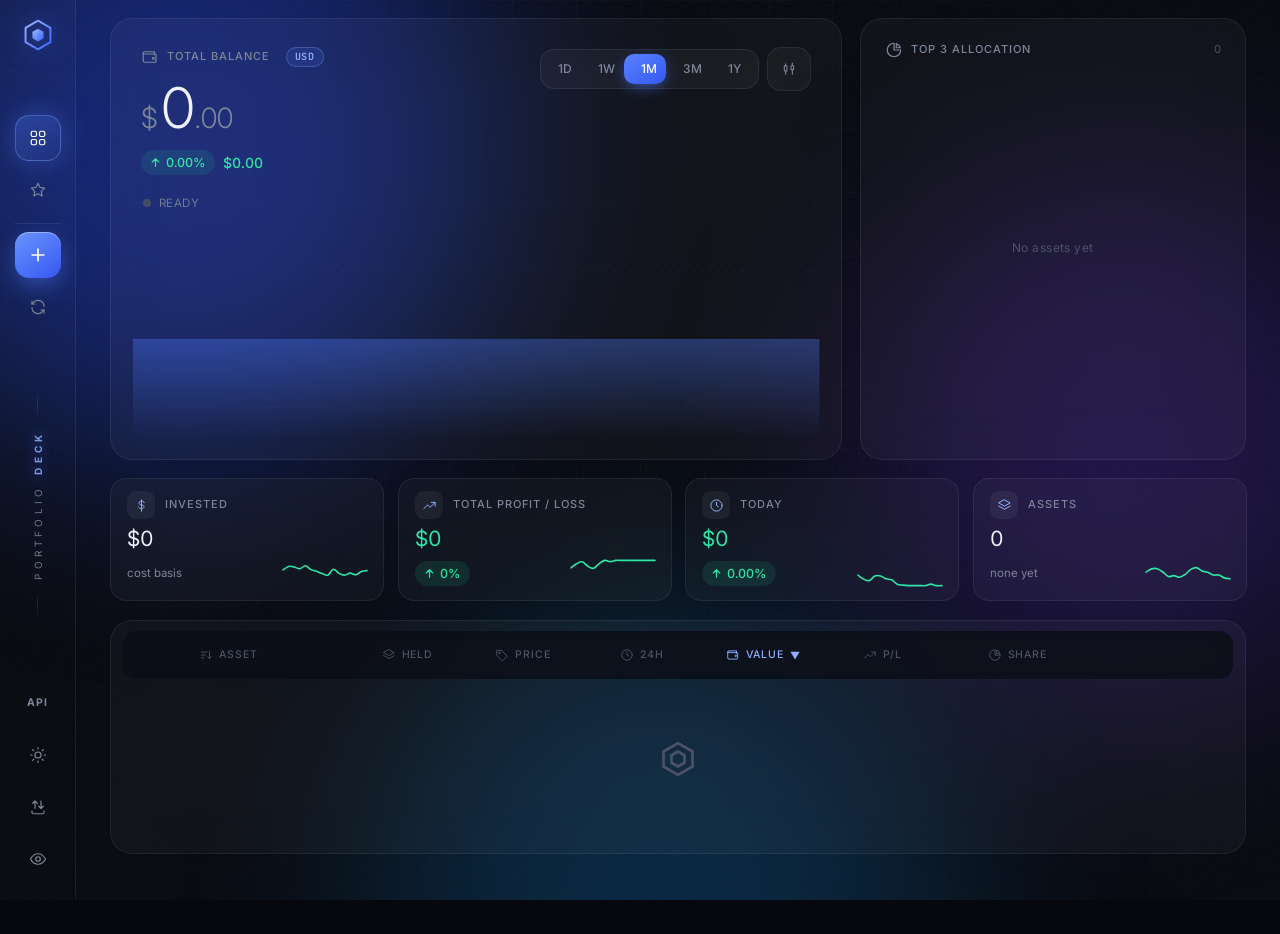
==== commit 3205e855: "v1.6.0: clickable allocation map tiles, candle chart toggle, thinner stat cards, removed top search " ====
--- a/android/app/src/main/assets/web/index.html
+++ b/android/app/src/main/assets/web/index.html
@@ -41,11 +41,6 @@
   </nav>
 
   <main class="main">
-    <header class="top reveal">
-      <div class="live" id="live" title="Live prices"><i></i><span id="liveText"></span></div>
-      <label class="search"><span data-icon="search"></span><input id="q" placeholder="Search" autocomplete="off" spellcheck="false"><kbd>/</kbd></label>
-    </header>
-
     <div id="pagePortfolio" class="page">
       <section class="row-hero">
         <article class="card hero reveal glow" style="--d:.05s">
@@ -55,12 +50,16 @@
               <div class="big num-h clickable" id="total" title="Click to switch USD / EUR / BTC / ETH">$0.00</div>
               <div class="delta" id="dayDelta"></div>
             </div>
-            <div class="ranges" id="ranges">
-              <button data-r="1D">1D</button><button data-r="1W">1W</button><button data-r="1M" class="on">1M</button><button data-r="3M">3M</button><button data-r="1Y">1Y</button>
-              <i class="range-ind"></i>
+            <div class="chart-controls">
+              <div class="ranges" id="ranges">
+                <button data-r="1D">1D</button><button data-r="1W">1W</button><button data-r="1M" class="on">1M</button><button data-r="3M">3M</button><button data-r="1Y">1Y</button>
+                <i class="range-ind"></i>
+              </div>
+              <button type="button" class="icon-btn chart-mode-btn" id="btnChartMode" title="Toggle Line / Candle chart" data-icon="candles"></button>
             </div>
           </div>
           <div class="chart" id="chart">
+            <div class="live live-chart" id="live" title="Live prices"><i></i><span id="liveText"></span></div>
             <svg id="chartSvg" preserveAspectRatio="none"></svg>
             <div class="cursor" id="cursor"><i></i><div class="tip" id="tip"></div></div>
             <div class="est" id="est" title="Estimated curve — live history unavailable">◌</div>
@@ -136,8 +135,11 @@
   <div class="ad-head">
     <div class="ad-id" id="adId"></div>
     <div class="ad-price-box" id="adPrice"></div>
-    <div class="ranges" id="adRanges">
-      <button data-r="1D">1D</button><button data-r="1W">1W</button><button data-r="1M" class="on">1M</button><button data-r="3M">3M</button><button data-r="1Y">1Y</button>
+    <div class="chart-controls">
+      <div class="ranges" id="adRanges">
+        <button data-r="1D">1D</button><button data-r="1W">1W</button><button data-r="1M" class="on">1M</button><button data-r="3M">3M</button><button data-r="1Y">1Y</button>
+      </div>
+      <button type="button" class="icon-btn chart-mode-btn" id="btnAdChartMode" title="Toggle Line / Candle chart" data-icon="candles"></button>
     </div>
     <button type="button" class="icon-btn" id="btnAdClose" title="Close" data-icon="x"></button>
   </div>
@@ -149,6 +151,13 @@
     </div>
   </div>
   <div class="ad-stats" id="adStats"></div>
+  <div class="card ad-notes-card">
+    <div class="ad-notes-head">
+      <div class="eyebrow"><span>Notes</span></div>
+      <small class="ad-notes-status" id="adNotesStatus"></small>
+    </div>
+    <textarea id="adNotes" class="ad-notes" placeholder="Add thesis, entry targets, reminders..."></textarea>
+  </div>
 </div>
 
 <div class="modal" id="modal" aria-hidden="true">
@@ -198,7 +207,7 @@
     <div class="sheet-title"><span data-icon="csv"></span><span>Import / Export CSV</span></div>
     <p class="hint" style="margin-top:0;margin-bottom:14px">Import a CSV file to fill or update your portfolio, or export your current holdings.</p>
     <label class="csv-opt"><input type="checkbox" id="csvReplace"><span>Replace existing portfolio on import</span></label>
-    <input type="file" id="csvFile" accept=".csv,text/csv" hidden>
+    <input type="file" id="csvFile" accept=".csv,.txt,text/csv,text/comma-separated-values,application/csv,text/plain" hidden>
     <div class="csv-actions">
       <button type="button" class="cta wide csv-btn" id="btnCsvImport"><span data-icon="upload"></span><span>Import CSV</span></button>
       <button type="button" class="icon-btn wide csv-btn" id="btnCsvExport"><span data-icon="download"></span><span>Export CSV</span></button>
--- a/android/app/src/main/assets/web/style.css
+++ b/android/app/src/main/assets/web/style.css
@@ -43,9 +43,13 @@
 .rail-pill{position:absolute;left:0;top:0;width:46px;height:46px;border-radius:14px;background:linear-gradient(145deg,rgba(79,124,255,.35),rgba(79,124,255,.1));border:1px solid rgba(143,176,255,.35);box-shadow:0 0 30px -4px rgba(79,124,255,.55);transition:transform .55s var(--ease)}
 
 /* main */
-.main{flex:1;min-width:0;padding:26px 34px 60px;max-width:1500px;margin:0 auto;display:flex;flex-direction:column;gap:18px}
-.top{display:flex;align-items:center;gap:12px}
-.live{display:flex;align-items:center;gap:9px;margin-right:auto;color:var(--muted);font-size:12px;letter-spacing:.04em}
+.main{flex:1;min-width:0;padding:18px 34px 56px;max-width:1500px;margin:0 auto;display:flex;flex-direction:column;gap:16px}
+.live{display:flex;align-items:center;gap:8px;color:var(--muted);font-size:11.5px;letter-spacing:.04em}
+.live-chart{position:absolute;left:10px;top:6px;z-index:2;pointer-events:none;opacity:.88}
+.chart-controls{display:flex;align-items:center;gap:8px}
+.chart-mode-btn{width:36px;height:36px;border-radius:11px;flex:none}
+.chart-mode-btn svg{width:16px;height:16px}
+.chart-mode-btn.active{color:#fff;background:linear-gradient(145deg,#5a82ff,#3558f0);border-color:transparent;box-shadow:0 4px 16px -4px rgba(79,124,255,.8)}
 .live i{width:8px;height:8px;border-radius:50%;background:var(--dim);position:relative}
 .live.on i{background:var(--up);box-shadow:0 0 10px var(--up)}
 .live.on i::after{content:"";position:absolute;inset:-6px;border-radius:50%;border:1px solid var(--up);animation:ping 2s ease-out infinite}
@@ -125,13 +129,14 @@
 .legend em{margin-left:auto;font-style:normal;font-variant-numeric:tabular-nums;color:var(--text)}
 
 /* stats */
-.stats{display:grid;grid-template-columns:repeat(4,1fr);gap:18px}
-.stat{padding:20px 22px;display:flex;flex-direction:column;gap:10px;min-height:128px}
+.stats{display:grid;grid-template-columns:repeat(4,1fr);gap:14px}
+.stat{padding:12px 16px;display:flex;flex-direction:column;gap:5px;min-height:0;border-radius:16px}
 .stat-top{display:flex;align-items:center;justify-content:space-between;color:var(--muted)}
-.stat-ic{width:34px;height:34px;border-radius:11px;display:grid;place-items:center;background:rgba(255,255,255,.05);color:var(--accent-2)}
-.stat-val{font-size:26px;font-weight:400;letter-spacing:-.02em;margin-top:2px}
-.stat-sub{display:flex;align-items:center;justify-content:space-between;gap:10px}
-.spark{width:84px;height:30px;overflow:visible}
+.stat-ic{width:26px;height:26px;border-radius:8px;display:grid;place-items:center;background:rgba(255,255,255,.05);color:var(--accent-2)}
+.stat-ic svg{width:14px;height:14px}
+.stat-val{font-size:21px;font-weight:400;letter-spacing:-.02em;margin-top:0}
+.stat-sub{display:flex;align-items:center;justify-content:space-between;gap:8px}
+.spark{width:72px;height:22px;overflow:visible}
 
 /* table */
 .table-card{padding:10px 12px 14px}
@@ -266,16 +271,22 @@
 .alloc-card{padding:22px 24px;display:flex;flex-direction:column;gap:14px}
 .eyebrow small{margin-left:auto;font-size:11px;color:var(--dim);font-variant-numeric:tabular-nums}
 .tmap{position:relative;flex:1;min-height:170px;overflow:hidden;border-radius:16px}
-.tile{position:absolute;padding:3px;transition:opacity .35s,transform .5s var(--ease)}
-.tile-in{position:relative;width:100%;height:100%;border-radius:14px;padding:10px 12px;display:flex;flex-direction:column;justify-content:flex-end;overflow:hidden;
+.tile{position:absolute;padding:3px;cursor:pointer;transition:opacity .35s,transform .5s var(--ease)}
+.tile-in{position:relative;width:100%;height:100%;border-radius:var(--tr,14px);padding:10px 12px;display:flex;flex-direction:column;justify-content:flex-end;overflow:hidden;
   background:linear-gradient(150deg,color-mix(in srgb,var(--c) 55%,transparent),color-mix(in srgb,var(--c) 14%,transparent));
   border:1px solid color-mix(in srgb,var(--c) 45%,transparent);transition:border-color .35s,box-shadow .35s,transform .5s var(--ease)}
+.tile.compact .tile-in{padding:6px 9px}
+.tile.micro .tile-in{padding:5px 7px}
 .tile-in::after{content:"";position:absolute;inset:0;background:linear-gradient(115deg,transparent 30%,rgba(255,255,255,.16) 50%,transparent 70%);transform:translateX(-120%);animation:sweep 5.5s ease-in-out infinite;animation-delay:calc(var(--n)*.5s + 1.5s)}
 @keyframes sweep{0%,55%{transform:translateX(-120%)}100%{transform:translateX(120%)}}
 .tile:not(.no-anim){opacity:0;transform:scale(.7);animation:tilein .9s var(--ease) forwards;animation-delay:calc(var(--n)*90ms + .3s)}
 @keyframes tilein{to{opacity:1;transform:none}}
-.tile b{font-weight:600;font-size:13px;letter-spacing:.02em}
-.tile small{color:rgba(255,255,255,.7);font-size:11.5px;font-variant-numeric:tabular-nums}
+.tile b{display:block;max-width:100%;overflow:hidden;text-overflow:ellipsis;white-space:nowrap;font-weight:600;font-size:13px;letter-spacing:.01em;line-height:1.25}
+.tile small{display:block;max-width:100%;overflow:hidden;text-overflow:ellipsis;white-space:nowrap;color:rgba(255,255,255,.72);font-size:11px;font-variant-numeric:tabular-nums;margin-top:2px}
+.tile.compact b{font-size:12px}
+.tile.compact small{font-size:10.5px}
+.tile.micro b{font-size:11px}
+.tile.micro small{font-size:9.5px}
 .tmap.hov .tile{opacity:.35}
 .tmap.hov .tile.hl{opacity:1}
 .tmap.hov .tile.hl .tile-in{border-color:var(--c);box-shadow:inset 0 0 0 1px var(--c),0 0 22px -6px var(--c);filter:brightness(1.1)}
@@ -321,9 +332,15 @@
 .ao-head .eyebrow{gap:10px}
 .ao-head .eyebrow em{font-size:13px;color:var(--text)}
 .tmap-full{flex:1;min-height:0;border-radius:20px}
-.tmap-full .tile-in{border-radius:16px;padding:14px 16px}
-.tmap-full .tile b{font-size:16px}
-.tmap-full .tile small{font-size:13px}
+.tmap-full .tile-in{border-radius:var(--tr,14px);padding:12px 14px}
+.tmap-full .tile.compact .tile-in{padding:7px 9px}
+.tmap-full .tile.micro .tile-in{padding:5px 7px}
+.tmap-full .tile b{font-size:15px}
+.tmap-full .tile small{font-size:12px}
+.tmap-full .tile.compact b{font-size:12.5px}
+.tmap-full .tile.compact small{font-size:10.5px}
+.tmap-full .tile.micro b{font-size:11.5px}
+.tmap-full .tile.micro small{font-size:10px}
 .legend-full{display:flex;flex-wrap:wrap;gap:6px 14px;max-height:110px;overflow-y:auto}
 .legend-full li{padding:5px 10px}
 
@@ -388,6 +405,7 @@
 .tr{cursor:pointer}
 
 /* full-page asset detail overlay */
+.asset-overlay{overflow-y:auto}
 .ad-head{display:flex;align-items:center;gap:18px;flex-wrap:wrap}
 .ad-id{display:flex;align-items:center;gap:14px;margin-right:auto}
 .ad-id .coin{width:48px;height:48px;border-radius:15px;font-size:18px}
@@ -404,7 +422,14 @@
 .ad-stat b{font-size:20px;font-weight:400;letter-spacing:-.02em;font-variant-numeric:tabular-nums}
 .ad-stat small{font-size:11.5px;color:var(--muted)}
 @media (max-width:1180px){.ad-stats{grid-template-columns:repeat(3,1fr)}}
-@media (max-width:760px){.ad-stats{grid-template-columns:repeat(2,1fr)}}
+@media (max-width:760px){.ad-stats{grid-template-columns:repeat(2,1fr)}}
+.ad-notes-card{padding:16px 20px;display:flex;flex-direction:column;gap:10px}
+.ad-notes-head{display:flex;align-items:center;justify-content:space-between}
+.ad-notes-status{font-size:11px;color:var(--up);letter-spacing:.04em}
+.ad-notes{width:100%;min-height:84px;resize:vertical;border-radius:12px;background:rgba(255,255,255,.035);border:1px solid var(--line);color:var(--text);font:inherit;font-size:13.5px;line-height:1.5;padding:11px 13px;outline:0;transition:border-color .25s,background .25s}
+.ad-notes:focus{border-color:rgba(143,176,255,.55);background:rgba(255,255,255,.055)}
+.ad-notes::placeholder{color:var(--dim)}
+:root[data-theme="light"] .ad-notes{background:rgba(15,23,42,.035)}
 
 /* ---- v6: round asset icons without outer borders ---- */
 .coin,.ad-id .coin,.sheet-title .coin{border-radius:50%;overflow:hidden}
@@ -450,7 +475,7 @@
   .live{white-space:nowrap}
   .search{flex:1;min-width:0;width:auto;height:40px;border-radius:12px}
   .search:focus-within{width:auto}
-  .search input,.field input,.api-add-row select,.api-add-row input{font-size:16px}
+  .search input,.field input,.api-add-row select,.api-add-row input,.ad-notes{font-size:16px}
   .search kbd{display:none}
   .hero{padding:20px 18px 16px}
   .hero-head{flex-wrap:wrap;gap:14px}
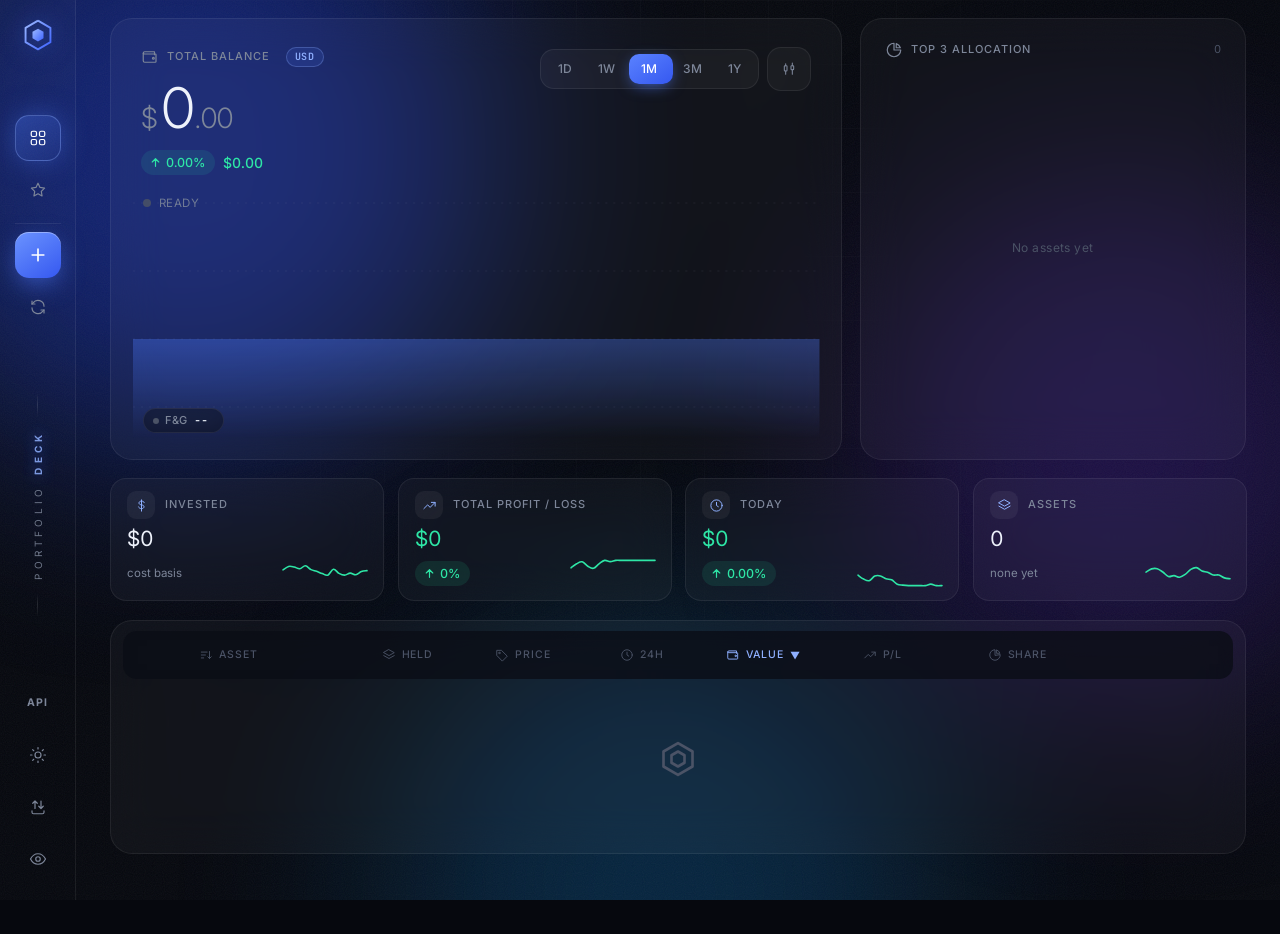
==== commit 50c86fa1: "v1.6.1: discreet Fear & Greed Index indicator and historic chart overlay" ====
--- a/android/app/src/main/assets/web/index.html
+++ b/android/app/src/main/assets/web/index.html
@@ -62,6 +62,7 @@
             <div class="live live-chart" id="live" title="Live prices"><i></i><span id="liveText"></span></div>
             <svg id="chartSvg" preserveAspectRatio="none"></svg>
             <div class="cursor" id="cursor"><i></i><div class="tip" id="tip"></div></div>
+            <button type="button" class="fng-pill" id="fngPill" title="Fear &amp; Greed Index — click for history"><i class="fng-dot"></i><span class="fng-lbl">F&amp;G</span><b id="fngVal">--</b><em id="fngCls"></em></button>
             <div class="est" id="est" title="Estimated curve — live history unavailable">◌</div>
           </div>
         </article>
@@ -158,6 +159,31 @@
     </div>
     <textarea id="adNotes" class="ad-notes" placeholder="Add thesis, entry targets, reminders..."></textarea>
   </div>
+</div>
+
+<!-- Fear & Greed History takeover -->
+<div class="alloc-overlay asset-overlay" id="fngOverlay" aria-hidden="true">
+  <div class="ad-head">
+    <div class="ad-id">
+      <div class="fng-badge" id="fngBadge">--</div>
+      <div><h2>Fear &amp; Greed Index</h2><small id="fngSub">Crypto Market Sentiment · 0–100</small></div>
+    </div>
+    <div class="ad-price-box" id="fngHeadVal"></div>
+    <div class="chart-controls">
+      <div class="ranges" id="fngRanges">
+        <button data-r="1W">7D</button><button data-r="1M" class="on">1M</button><button data-r="3M">3M</button><button data-r="1Y">1Y</button>
+      </div>
+      <button type="button" class="icon-btn chart-mode-btn" id="btnFngChartMode" title="Toggle Line / Candle chart" data-icon="candles"></button>
+    </div>
+    <button type="button" class="icon-btn" id="btnFngClose" title="Close" data-icon="x"></button>
+  </div>
+  <div class="card ad-chart-card">
+    <div class="chart ad-chart" id="fngChart">
+      <svg id="fngChartSvg" preserveAspectRatio="none"></svg>
+      <div class="cursor" id="fngCursor"><i></i><div class="tip" id="fngTip"></div></div>
+    </div>
+  </div>
+  <div class="fng-stats" id="fngStats"></div>
 </div>
 
 <div class="modal" id="modal" aria-hidden="true">
--- a/android/app/src/main/assets/web/style.css
+++ b/android/app/src/main/assets/web/style.css
@@ -429,7 +429,19 @@
 .ad-notes{width:100%;min-height:84px;resize:vertical;border-radius:12px;background:rgba(255,255,255,.035);border:1px solid var(--line);color:var(--text);font:inherit;font-size:13.5px;line-height:1.5;padding:11px 13px;outline:0;transition:border-color .25s,background .25s}
 .ad-notes:focus{border-color:rgba(143,176,255,.55);background:rgba(255,255,255,.055)}
 .ad-notes::placeholder{color:var(--dim)}
-:root[data-theme="light"] .ad-notes{background:rgba(15,23,42,.035)}
+:root[data-theme="light"] .ad-notes{background:rgba(15,23,42,.035)}
+
+/* fear & greed indicator + historic overlay */
+.fng-pill{position:absolute;left:10px;bottom:6px;z-index:2;display:inline-flex;align-items:center;gap:6px;padding:4px 9px;border-radius:99px;background:rgba(12,16,28,.55);border:1px solid var(--line);backdrop-filter:blur(10px);-webkit-backdrop-filter:blur(10px);font-size:11px;color:var(--muted);transition:border-color .25s,background .25s,transform .25s}
+.fng-pill:hover{border-color:var(--line-hi);background:var(--card-hi);color:var(--text);transform:translateY(-1px)}
+.fng-dot{width:6px;height:6px;border-radius:50%;background:var(--fng,var(--dim));box-shadow:0 0 8px var(--fng,transparent);flex:none}
+.fng-lbl{letter-spacing:.05em;font-weight:500}
+.fng-pill b{color:var(--text);font-weight:600;font-variant-numeric:tabular-nums}
+.fng-pill em{font-style:normal;color:var(--fng,var(--muted));font-weight:500}
+:root[data-theme="light"] .fng-pill{background:rgba(255,255,255,.78)}
+.fng-badge{width:46px;height:46px;border-radius:14px;display:grid;place-items:center;font-weight:600;font-size:17px;font-variant-numeric:tabular-nums;color:var(--fng,var(--text));background:color-mix(in srgb,var(--fng,#64748b) 16%,transparent);border:1px solid color-mix(in srgb,var(--fng,#64748b) 42%,transparent)}
+.fng-stats{display:grid;grid-template-columns:repeat(4,minmax(0,1fr));gap:14px}
+@media (max-width:760px){.fng-stats{grid-template-columns:repeat(2,1fr)}}
 
 /* ---- v6: round asset icons without outer borders ---- */
 .coin,.ad-id .coin,.sheet-title .coin{border-radius:50%;overflow:hidden}
